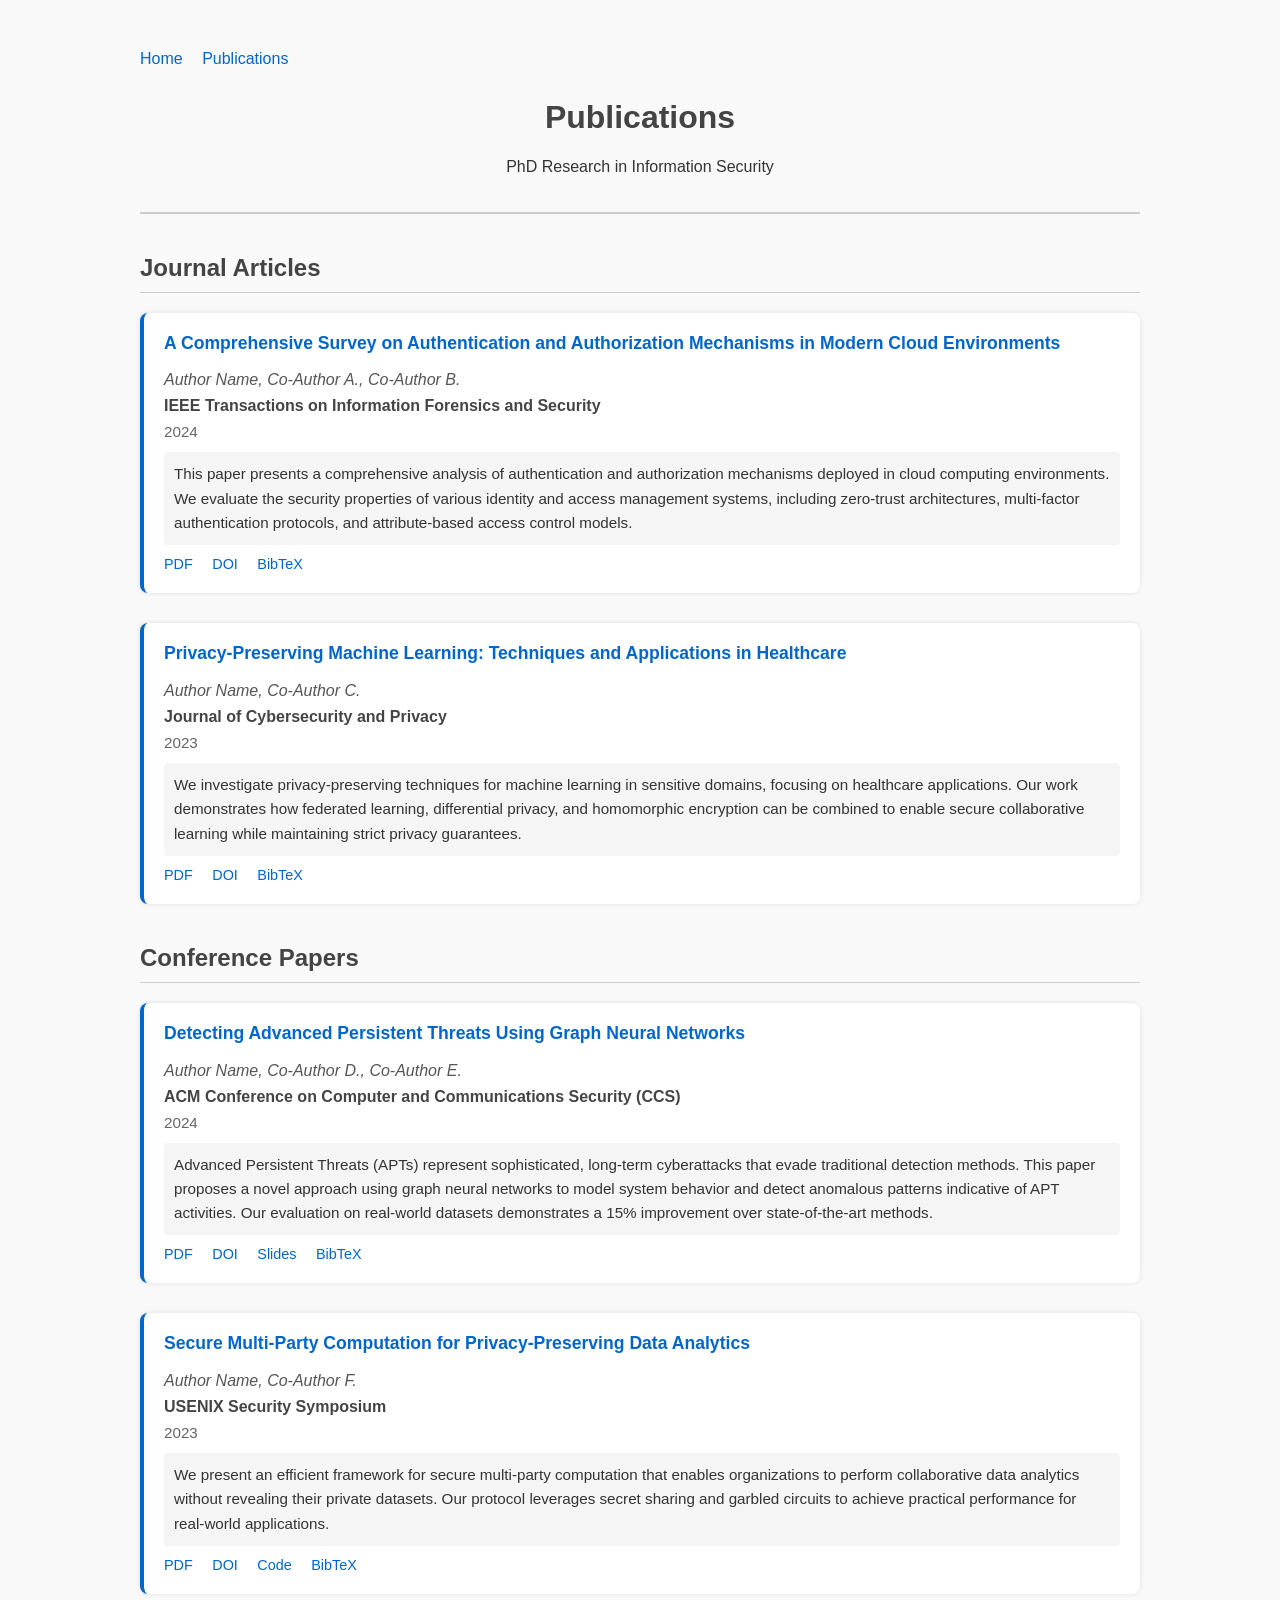
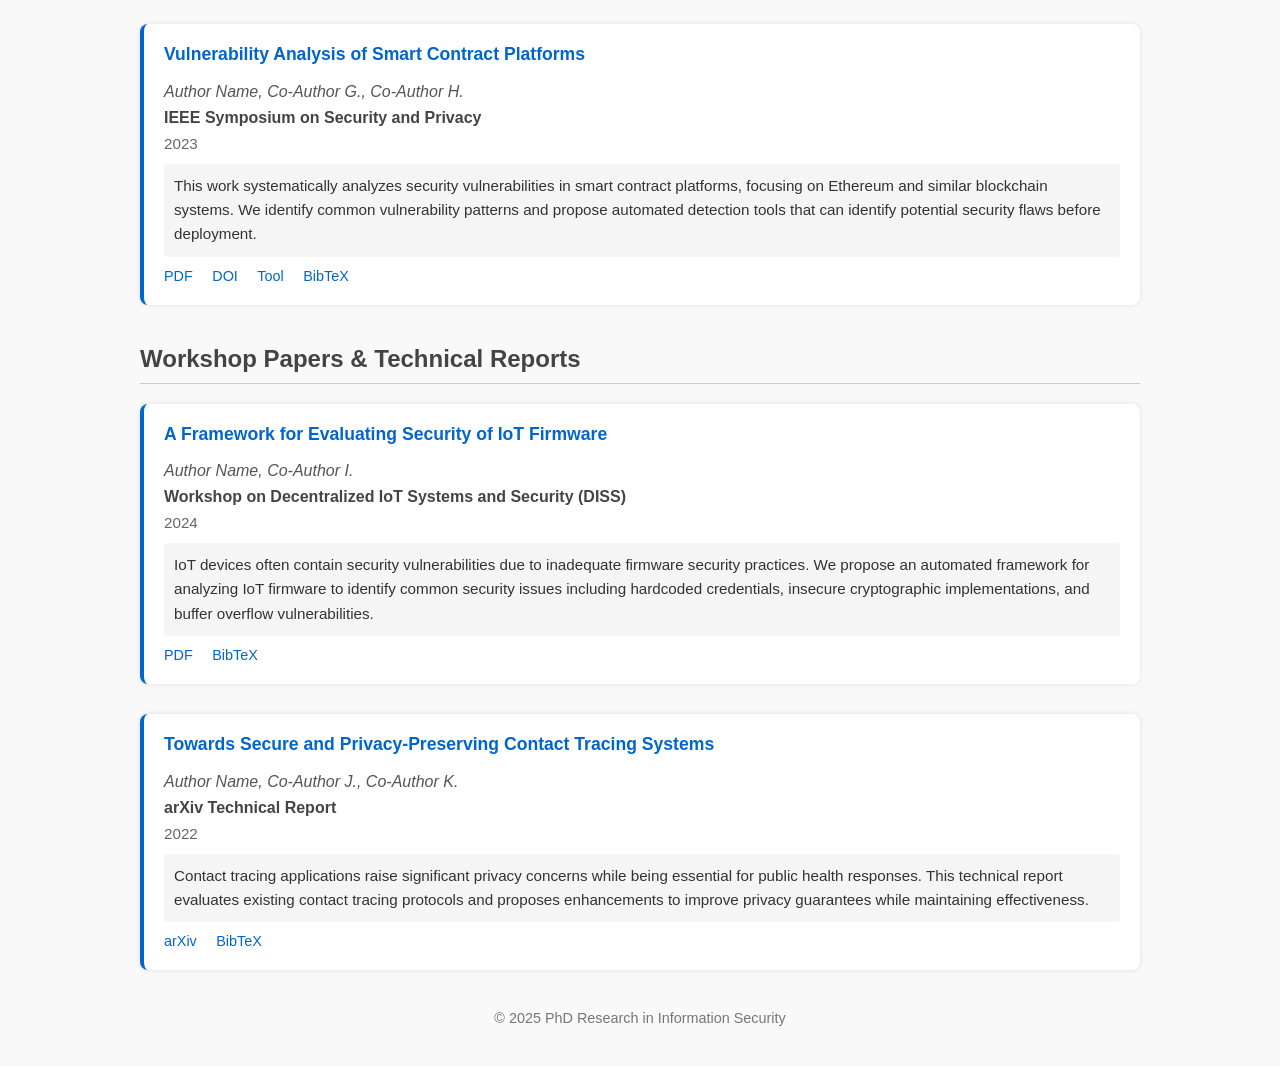
==== publications.html @ 551959d7 "Add publications subpage for PhD student - Created publications.html with sample information securit" ====
<!DOCTYPE html>
<html lang="en">
<head>
  <meta charset="UTF-8">
  <meta name="robots" content="noindex">
  <title>Publications - PhD Research</title>
  <style>
    body {
      font-family: Arial, sans-serif;
      margin: 40px;
      background-color: #f9f9f9;
      color: #333;
      max-width: 1000px;
      margin-left: auto;
      margin-right: auto;
    }
    nav {
      margin-bottom: 20px;
      padding: 10px 0;
    }
    nav a {
      color: #0066cc;
      text-decoration: none;
      margin-right: 15px;
    }
    nav a:hover {
      text-decoration: underline;
    }
    header {
      text-align: center;
      padding-bottom: 20px;
      border-bottom: 2px solid #ccc;
    }
    main {
      margin-top: 30px;
    }
    .publication {
      margin-bottom: 30px;
      padding: 20px;
      background: #fff;
      border-radius: 8px;
      box-shadow: 0 0 5px rgba(0,0,0,0.1);
      border-left: 4px solid #0066cc;
    }
    .publication h3 {
      margin-top: 0;
      color: #0066cc;
      font-size: 1.1em;
    }
    .authors {
      font-style: italic;
      color: #555;
      margin: 8px 0;
    }
    .venue {
      font-weight: bold;
      color: #444;
      margin: 8px 0;
    }
    .year {
      color: #666;
      font-size: 0.95em;
    }
    .abstract {
      margin-top: 12px;
      padding: 10px;
      background: #f5f5f5;
      border-radius: 4px;
      font-size: 0.95em;
      line-height: 1.6;
    }
    .links {
      margin-top: 10px;
    }
    .links a {
      color: #0066cc;
      text-decoration: none;
      margin-right: 15px;
      font-size: 0.9em;
    }
    .links a:hover {
      text-decoration: underline;
    }
    h1, h2 {
      color: #444;
    }
    .section-header {
      margin-top: 40px;
      margin-bottom: 20px;
      padding-bottom: 10px;
      border-bottom: 1px solid #ccc;
    }
    footer {
      margin-top: 40px;
      text-align: center;
      font-size: 0.9em;
      color: #777;
    }
  </style>
</head>
<body>
  <nav>
    <a href="index.html">Home</a>
    <a href="publications.html">Publications</a>
  </nav>

  <header>
    <h1>Publications</h1>
    <p>PhD Research in Information Security</p>
  </header>

  <main>
    <section>
      <h2 class="section-header">Journal Articles</h2>

      <div class="publication">
        <h3>A Comprehensive Survey on Authentication and Authorization Mechanisms in Modern Cloud Environments</h3>
        <div class="authors">Author Name, Co-Author A., Co-Author B.</div>
        <div class="venue">IEEE Transactions on Information Forensics and Security</div>
        <div class="year">2024</div>
        <div class="abstract">
          This paper presents a comprehensive analysis of authentication and authorization mechanisms deployed in cloud computing environments. We evaluate the security properties of various identity and access management systems, including zero-trust architectures, multi-factor authentication protocols, and attribute-based access control models.
        </div>
        <div class="links">
          <a href="#">PDF</a>
          <a href="#">DOI</a>
          <a href="#">BibTeX</a>
        </div>
      </div>

      <div class="publication">
        <h3>Privacy-Preserving Machine Learning: Techniques and Applications in Healthcare</h3>
        <div class="authors">Author Name, Co-Author C.</div>
        <div class="venue">Journal of Cybersecurity and Privacy</div>
        <div class="year">2023</div>
        <div class="abstract">
          We investigate privacy-preserving techniques for machine learning in sensitive domains, focusing on healthcare applications. Our work demonstrates how federated learning, differential privacy, and homomorphic encryption can be combined to enable secure collaborative learning while maintaining strict privacy guarantees.
        </div>
        <div class="links">
          <a href="#">PDF</a>
          <a href="#">DOI</a>
          <a href="#">BibTeX</a>
        </div>
      </div>
    </section>

    <section>
      <h2 class="section-header">Conference Papers</h2>

      <div class="publication">
        <h3>Detecting Advanced Persistent Threats Using Graph Neural Networks</h3>
        <div class="authors">Author Name, Co-Author D., Co-Author E.</div>
        <div class="venue">ACM Conference on Computer and Communications Security (CCS)</div>
        <div class="year">2024</div>
        <div class="abstract">
          Advanced Persistent Threats (APTs) represent sophisticated, long-term cyberattacks that evade traditional detection methods. This paper proposes a novel approach using graph neural networks to model system behavior and detect anomalous patterns indicative of APT activities. Our evaluation on real-world datasets demonstrates a 15% improvement over state-of-the-art methods.
        </div>
        <div class="links">
          <a href="#">PDF</a>
          <a href="#">DOI</a>
          <a href="#">Slides</a>
          <a href="#">BibTeX</a>
        </div>
      </div>

      <div class="publication">
        <h3>Secure Multi-Party Computation for Privacy-Preserving Data Analytics</h3>
        <div class="authors">Author Name, Co-Author F.</div>
        <div class="venue">USENIX Security Symposium</div>
        <div class="year">2023</div>
        <div class="abstract">
          We present an efficient framework for secure multi-party computation that enables organizations to perform collaborative data analytics without revealing their private datasets. Our protocol leverages secret sharing and garbled circuits to achieve practical performance for real-world applications.
        </div>
        <div class="links">
          <a href="#">PDF</a>
          <a href="#">DOI</a>
          <a href="#">Code</a>
          <a href="#">BibTeX</a>
        </div>
      </div>

      <div class="publication">
        <h3>Vulnerability Analysis of Smart Contract Platforms</h3>
        <div class="authors">Author Name, Co-Author G., Co-Author H.</div>
        <div class="venue">IEEE Symposium on Security and Privacy</div>
        <div class="year">2023</div>
        <div class="abstract">
          This work systematically analyzes security vulnerabilities in smart contract platforms, focusing on Ethereum and similar blockchain systems. We identify common vulnerability patterns and propose automated detection tools that can identify potential security flaws before deployment.
        </div>
        <div class="links">
          <a href="#">PDF</a>
          <a href="#">DOI</a>
          <a href="#">Tool</a>
          <a href="#">BibTeX</a>
        </div>
      </div>
    </section>

    <section>
      <h2 class="section-header">Workshop Papers & Technical Reports</h2>

      <div class="publication">
        <h3>A Framework for Evaluating Security of IoT Firmware</h3>
        <div class="authors">Author Name, Co-Author I.</div>
        <div class="venue">Workshop on Decentralized IoT Systems and Security (DISS)</div>
        <div class="year">2024</div>
        <div class="abstract">
          IoT devices often contain security vulnerabilities due to inadequate firmware security practices. We propose an automated framework for analyzing IoT firmware to identify common security issues including hardcoded credentials, insecure cryptographic implementations, and buffer overflow vulnerabilities.
        </div>
        <div class="links">
          <a href="#">PDF</a>
          <a href="#">BibTeX</a>
        </div>
      </div>

      <div class="publication">
        <h3>Towards Secure and Privacy-Preserving Contact Tracing Systems</h3>
        <div class="authors">Author Name, Co-Author J., Co-Author K.</div>
        <div class="venue">arXiv Technical Report</div>
        <div class="year">2022</div>
        <div class="abstract">
          Contact tracing applications raise significant privacy concerns while being essential for public health responses. This technical report evaluates existing contact tracing protocols and proposes enhancements to improve privacy guarantees while maintaining effectiveness.
        </div>
        <div class="links">
          <a href="#">arXiv</a>
          <a href="#">BibTeX</a>
        </div>
      </div>
    </section>
  </main>

  <footer>
    <p>&copy; 2025 PhD Research in Information Security</p>
  </footer>
</body>
</html>
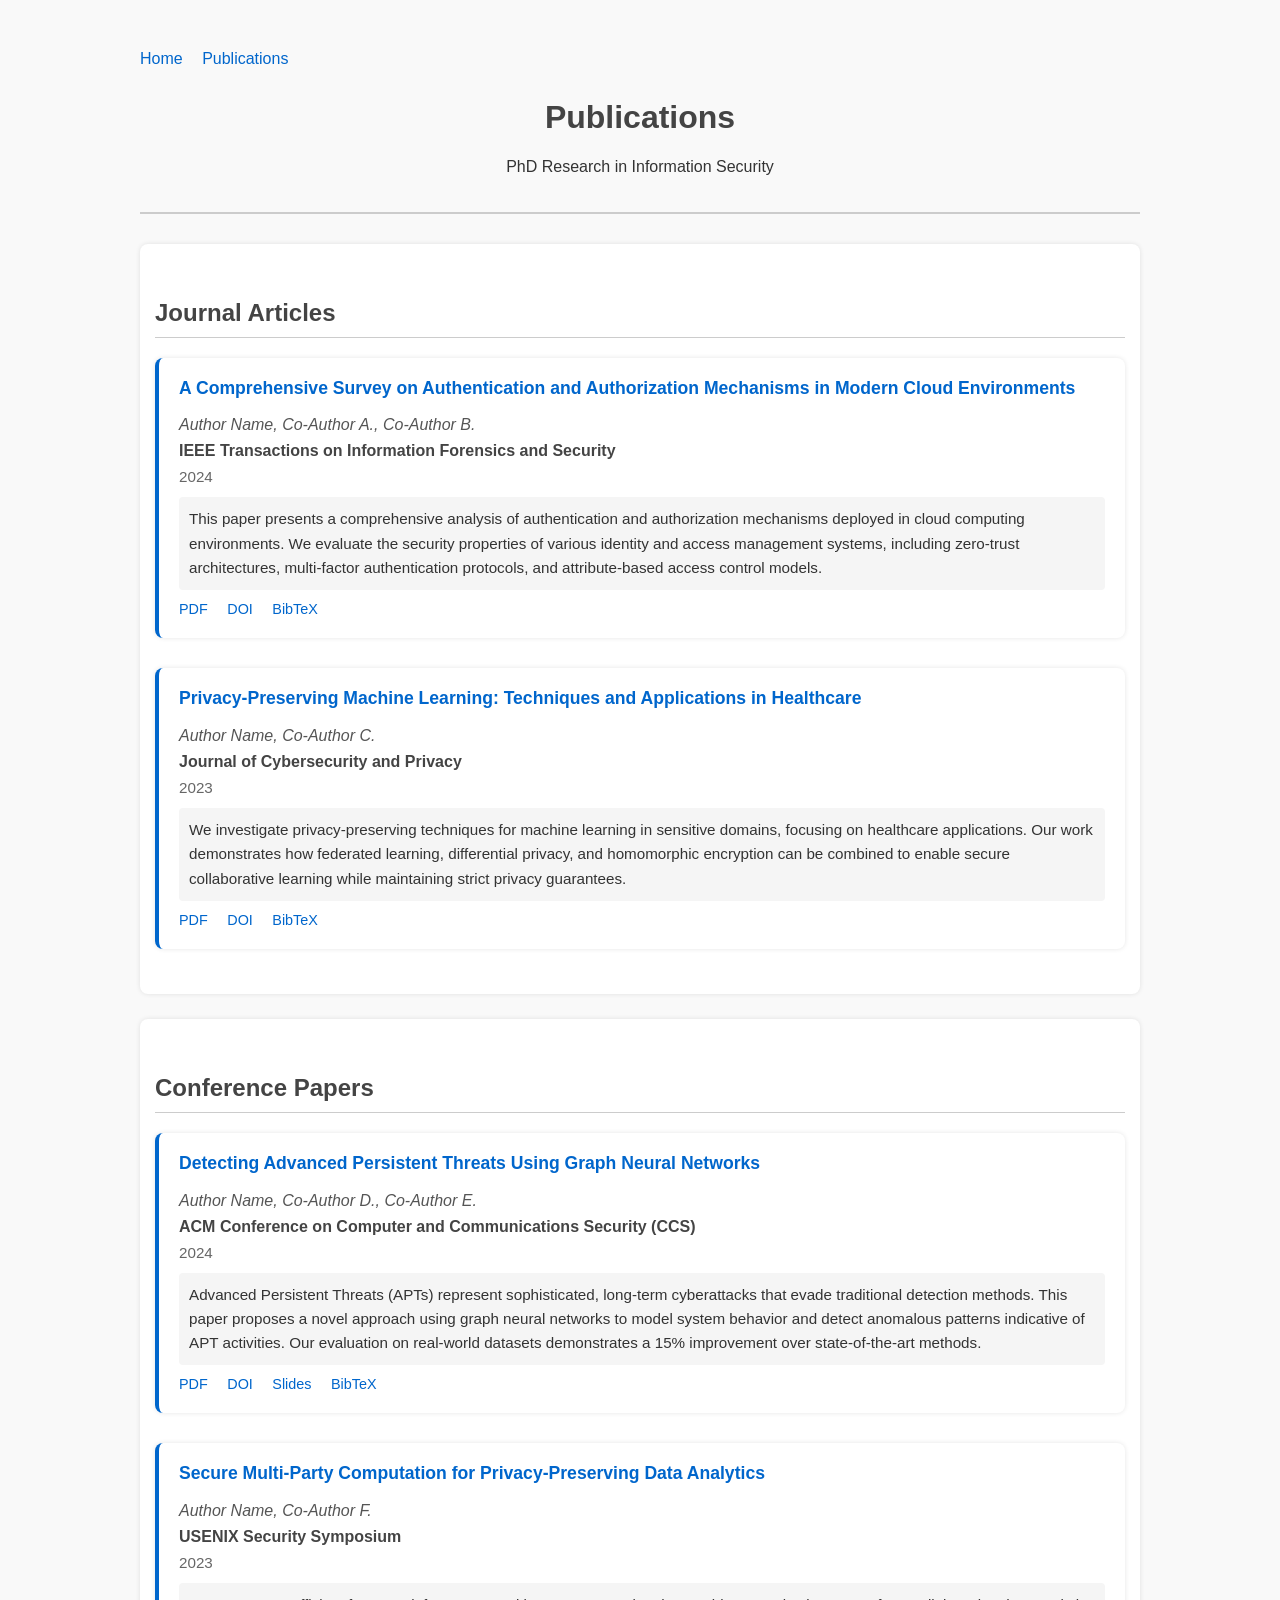
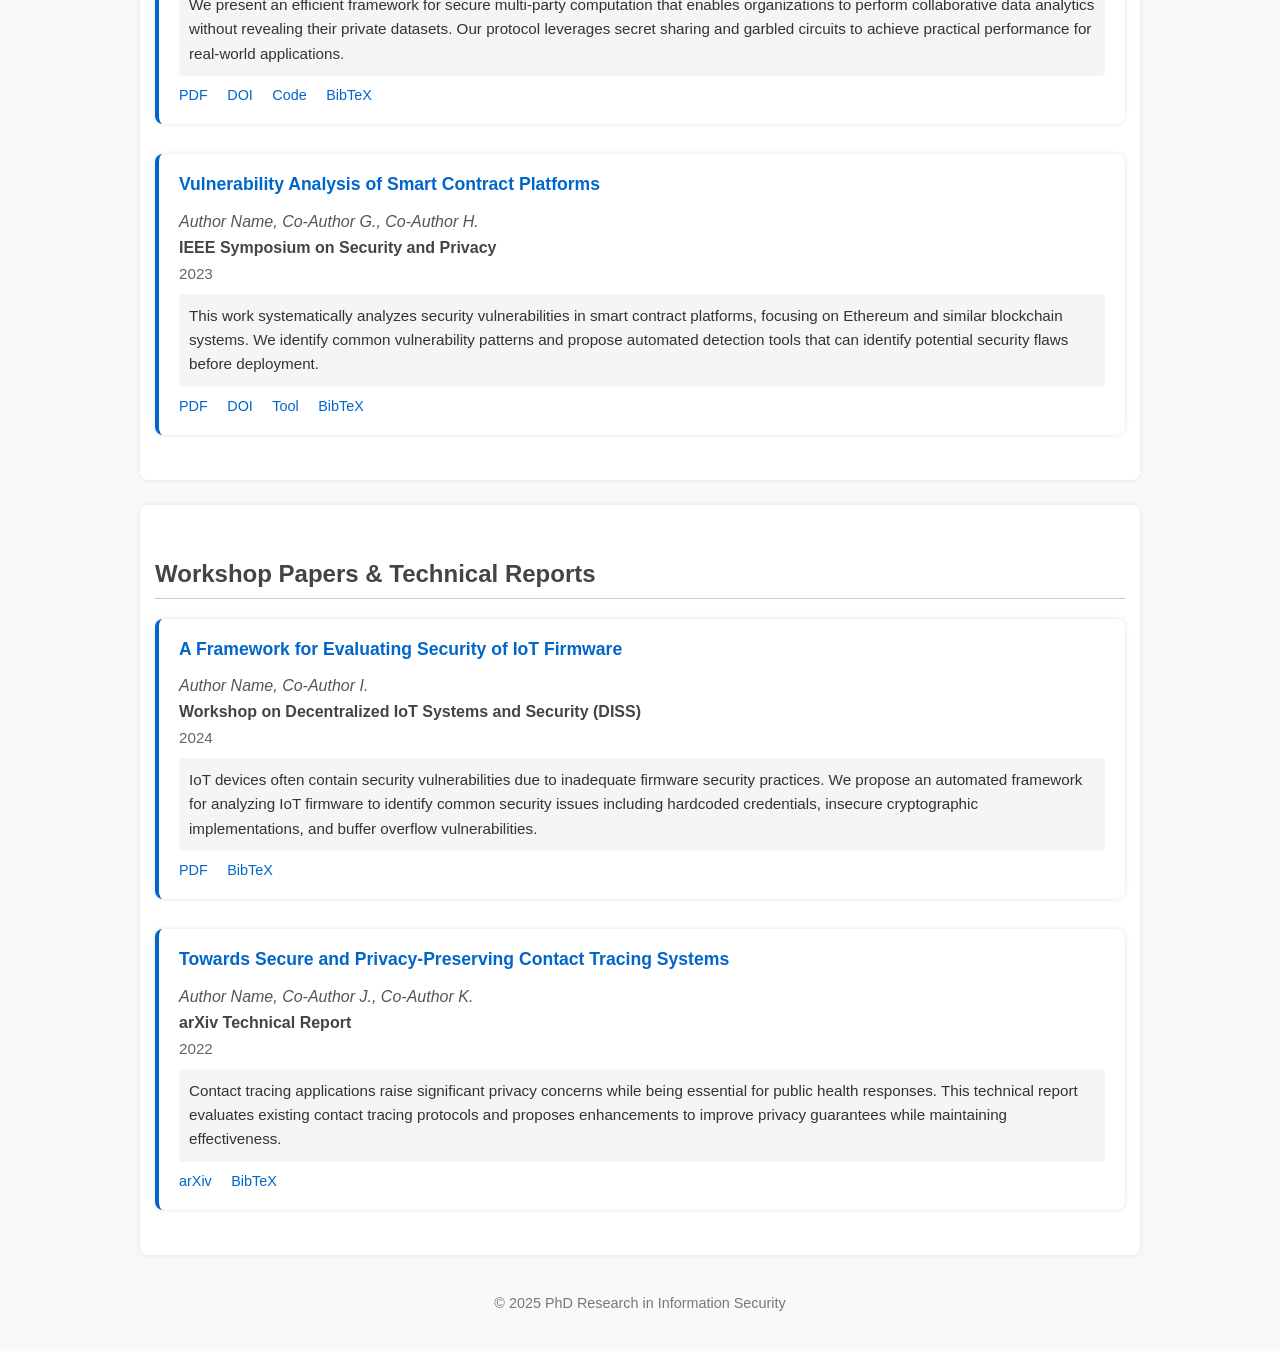
==== commit f7af6020: "Extract CSS into external stylesheet - Created styles.css with all styling from publications.html - " ====
--- a/publications.html
+++ b/publications.html
@@ -4,99 +4,7 @@
   <meta charset="UTF-8">
   <meta name="robots" content="noindex">
   <title>Publications - PhD Research</title>
-  <style>
-    body {
-      font-family: Arial, sans-serif;
-      margin: 40px;
-      background-color: #f9f9f9;
-      color: #333;
-      max-width: 1000px;
-      margin-left: auto;
-      margin-right: auto;
-    }
-    nav {
-      margin-bottom: 20px;
-      padding: 10px 0;
-    }
-    nav a {
-      color: #0066cc;
-      text-decoration: none;
-      margin-right: 15px;
-    }
-    nav a:hover {
-      text-decoration: underline;
-    }
-    header {
-      text-align: center;
-      padding-bottom: 20px;
-      border-bottom: 2px solid #ccc;
-    }
-    main {
-      margin-top: 30px;
-    }
-    .publication {
-      margin-bottom: 30px;
-      padding: 20px;
-      background: #fff;
-      border-radius: 8px;
-      box-shadow: 0 0 5px rgba(0,0,0,0.1);
-      border-left: 4px solid #0066cc;
-    }
-    .publication h3 {
-      margin-top: 0;
-      color: #0066cc;
-      font-size: 1.1em;
-    }
-    .authors {
-      font-style: italic;
-      color: #555;
-      margin: 8px 0;
-    }
-    .venue {
-      font-weight: bold;
-      color: #444;
-      margin: 8px 0;
-    }
-    .year {
-      color: #666;
-      font-size: 0.95em;
-    }
-    .abstract {
-      margin-top: 12px;
-      padding: 10px;
-      background: #f5f5f5;
-      border-radius: 4px;
-      font-size: 0.95em;
-      line-height: 1.6;
-    }
-    .links {
-      margin-top: 10px;
-    }
-    .links a {
-      color: #0066cc;
-      text-decoration: none;
-      margin-right: 15px;
-      font-size: 0.9em;
-    }
-    .links a:hover {
-      text-decoration: underline;
-    }
-    h1, h2 {
-      color: #444;
-    }
-    .section-header {
-      margin-top: 40px;
-      margin-bottom: 20px;
-      padding-bottom: 10px;
-      border-bottom: 1px solid #ccc;
-    }
-    footer {
-      margin-top: 40px;
-      text-align: center;
-      font-size: 0.9em;
-      color: #777;
-    }
-  </style>
+  <link rel="stylesheet" href="styles.css">
 </head>
 <body>
   <nav>
--- a/styles.css
+++ b/styles.css
@@ -0,0 +1,117 @@
+body {
+  font-family: Arial, sans-serif;
+  margin: 40px;
+  background-color: #f9f9f9;
+  color: #333;
+  max-width: 1000px;
+  margin-left: auto;
+  margin-right: auto;
+}
+
+nav {
+  margin-bottom: 20px;
+  padding: 10px 0;
+}
+
+nav a {
+  color: #0066cc;
+  text-decoration: none;
+  margin-right: 15px;
+}
+
+nav a:hover {
+  text-decoration: underline;
+}
+
+header {
+  text-align: center;
+  padding-bottom: 20px;
+  border-bottom: 2px solid #ccc;
+}
+
+main {
+  margin-top: 30px;
+}
+
+section {
+  margin-bottom: 25px;
+  padding: 15px;
+  background: #fff;
+  border-radius: 8px;
+  box-shadow: 0 0 5px rgba(0,0,0,0.1);
+}
+
+h1, h2 {
+  color: #444;
+}
+
+footer {
+  margin-top: 40px;
+  text-align: center;
+  font-size: 0.9em;
+  color: #777;
+}
+
+/* Publications-specific styles */
+.publication {
+  margin-bottom: 30px;
+  padding: 20px;
+  background: #fff;
+  border-radius: 8px;
+  box-shadow: 0 0 5px rgba(0,0,0,0.1);
+  border-left: 4px solid #0066cc;
+}
+
+.publication h3 {
+  margin-top: 0;
+  color: #0066cc;
+  font-size: 1.1em;
+}
+
+.authors {
+  font-style: italic;
+  color: #555;
+  margin: 8px 0;
+}
+
+.venue {
+  font-weight: bold;
+  color: #444;
+  margin: 8px 0;
+}
+
+.year {
+  color: #666;
+  font-size: 0.95em;
+}
+
+.abstract {
+  margin-top: 12px;
+  padding: 10px;
+  background: #f5f5f5;
+  border-radius: 4px;
+  font-size: 0.95em;
+  line-height: 1.6;
+}
+
+.links {
+  margin-top: 10px;
+}
+
+.links a {
+  color: #0066cc;
+  text-decoration: none;
+  margin-right: 15px;
+  font-size: 0.9em;
+}
+
+.links a:hover {
+  text-decoration: underline;
+}
+
+.section-header {
+  margin-top: 40px;
+  margin-bottom: 20px;
+  padding-bottom: 10px;
+  border-bottom: 1px solid #ccc;
+}
